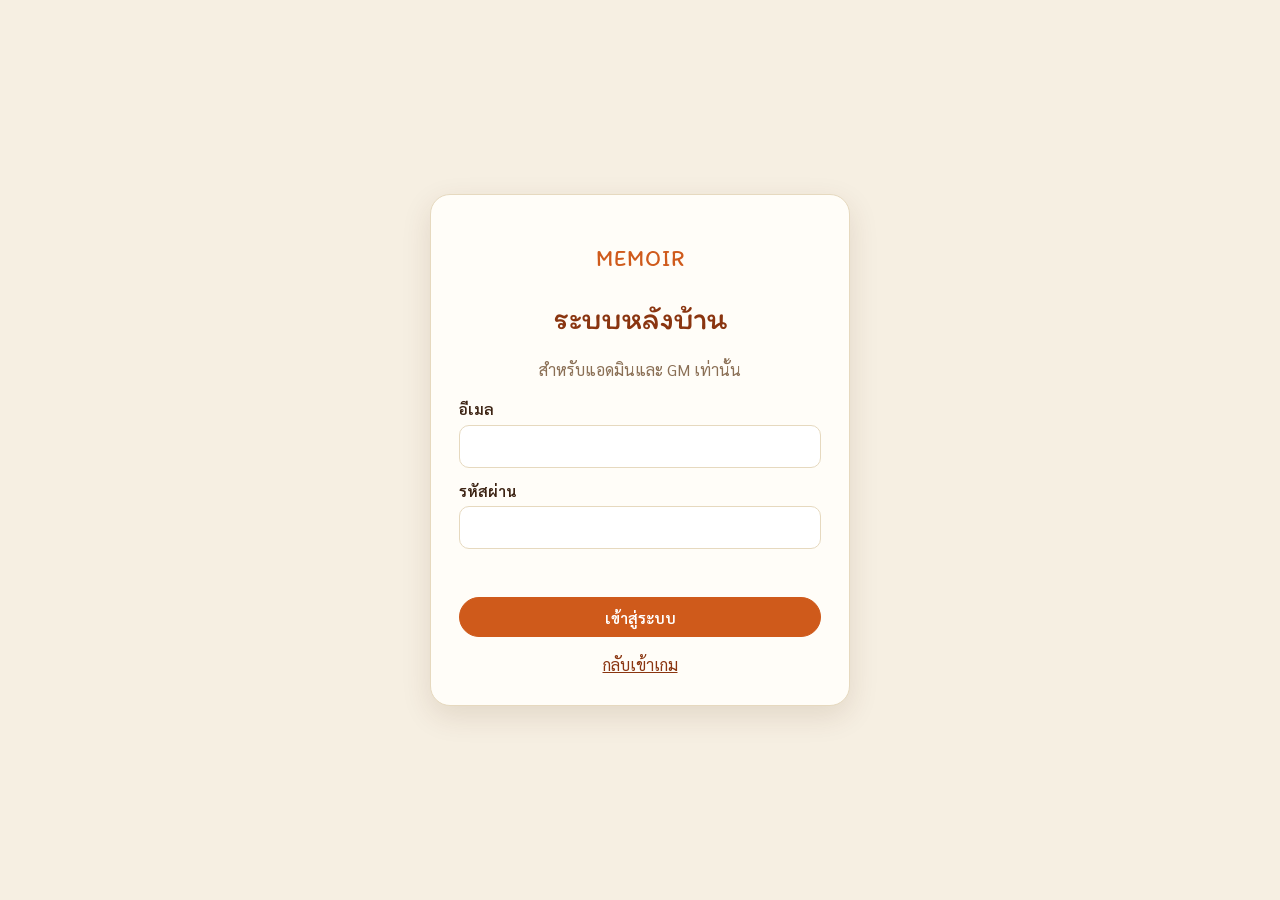
==== admin.html @ 745c7a24 "Back office (admin.html) with admin/GM roles, warnings, bans, contact-staff chat and audit log Co-Au" ====
<!doctype html>
<html lang="th">
<head>
  <meta charset="utf-8">
  <meta name="viewport" content="width=device-width, initial-scale=1">
  <meta name="robots" content="noindex, nofollow">
  <meta http-equiv="Cache-Control" content="no-cache">
  <title>MEMOIR · ระบบหลังบ้าน</title>
  <link rel="preconnect" href="https://fonts.googleapis.com">
  <link rel="preconnect" href="https://fonts.gstatic.com" crossorigin>
  <link rel="stylesheet" href="https://fonts.googleapis.com/css2?family=Itim&family=Sarabun:wght@400;600;700&display=swap">
  <link rel="stylesheet" href="css/admin.css?v=20261125c">
</head>
<body>
  <!-- Back office for staff (แอดมิน / GM). Not linked from the game except the staff-only button in the account menu. -->
  <div id="app"></div>
  <script src="js/userstore.js?v=20261125c"></script>
  <script src="js/admin.js?v=20261125c"></script>
</body>
</html>
---- css/admin.css ----
/* MEMOIR back office (admin.html) — plain, readable, works on a phone and a computer */
:root {
  --bg: #f6efe2; --panel: #fffdf8; --line: #e6d9bf; --ink: #3d2414; --soft: #8a6f55;
  --brand: #cf5a1b; --brand-dark: #8a3510; --good: #2e7d32; --bad: #c62828; --warn: #b26a00;
  --radius: 14px;
}
* { box-sizing: border-box; }
html, body { margin: 0; }
body { background: var(--bg); color: var(--ink); font: 16px/1.5 "Sarabun", system-ui, sans-serif; }
h1, h2, h3 { font-family: "Itim", "Sarabun", sans-serif; font-weight: 400; margin: 0 0 12px; color: var(--brand-dark); }
h2 { font-size: 24px; } h3 { font-size: 20px; }
h2 small, h3 small { font: 14px "Sarabun", sans-serif; color: var(--soft); margin-left: 6px; }
small { color: var(--soft); }
.brand { font: 22px "Itim", sans-serif; color: var(--brand); letter-spacing: 1px; }

/* buttons, tags */
.btn {
  display: inline-flex; align-items: center; justify-content: center; gap: 6px; min-height: 40px; padding: 8px 16px;
  border: 1px solid var(--line); border-radius: 999px; background: #fff; color: var(--ink);
  font: 600 15px "Sarabun", sans-serif; cursor: pointer; text-decoration: none; white-space: nowrap;
}
.btn:hover:not(:disabled) { border-color: var(--brand); }
.btn:disabled { opacity: 0.45; cursor: not-allowed; }
.btn.small { min-height: 34px; padding: 4px 12px; font-size: 14px; }
.btn.is-primary { background: var(--brand); border-color: var(--brand); color: #fff; }
.btn.is-primary:hover:not(:disabled) { background: var(--brand-dark); }
.btn.bad { background: var(--bad); border-color: var(--bad); color: #fff; }
.btn.warn { background: var(--warn); border-color: var(--warn); color: #fff; }
.tag { display: inline-block; margin: 2px 4px 2px 0; padding: 1px 10px; border-radius: 999px; background: #f1e6cf; color: var(--brand-dark); font-size: 13px; font-weight: 600; white-space: nowrap; }
.tag-staff { background: var(--brand-dark); color: #fff; }
.tag-bad { background: #fde3e1; color: var(--bad); }
.tag-warn { background: #fff0d6; color: var(--warn); }
.tag-good { background: #e3f3e4; color: var(--good); }
.tag-soft { background: #efe9df; color: var(--soft); }
.link { color: var(--brand-dark); }

/* gate (sign in) */
.gate { min-height: 100vh; display: grid; place-items: center; padding: 16px; }
.gate-card { width: min(420px, 100%); padding: 28px; border-radius: 20px; background: var(--panel); border: 1px solid var(--line); text-align: center; box-shadow: 0 10px 30px rgba(80, 40, 10, 0.12); }
.gate-msg { color: var(--soft); }
.gate-form { display: grid; gap: 12px; margin: 12px 0 16px; text-align: left; }
.gate-err { margin: 0; min-height: 1.5em; color: var(--bad); white-space: pre-line; }

/* shell */
.top { position: sticky; top: 0; z-index: 5; display: flex; flex-wrap: wrap; align-items: center; justify-content: space-between; gap: 8px 16px; padding: 10px 16px; background: var(--panel); border-bottom: 1px solid var(--line); }
.top-brand { display: flex; align-items: baseline; gap: 10px; }
.top-title { font: 20px "Itim", sans-serif; color: var(--brand-dark); }
.top-me { display: flex; flex-wrap: wrap; align-items: center; gap: 8px; }
.me-mail { font-size: 14px; color: var(--soft); word-break: break-all; }
.tabs { display: flex; gap: 4px; padding: 10px 16px 0; overflow-x: auto; border-bottom: 1px solid var(--line); background: var(--bg); }
.tabs button {
  position: relative; padding: 10px 16px; border: 0; border-bottom: 3px solid transparent; background: none; color: var(--soft);
  font: 600 16px "Sarabun", sans-serif; cursor: pointer; white-space: nowrap;
}
.tabs button[aria-selected="true"] { color: var(--brand-dark); border-bottom-color: var(--brand); }
.tab-badge { margin-left: 6px; padding: 0 7px; border-radius: 999px; background: var(--bad); color: #fff; font-size: 12px; }
.tab-badge[hidden] { display: none; }
.body { max-width: 1180px; margin: 0 auto; padding: 16px; display: grid; gap: 16px; }
.panel { padding: 18px; border-radius: var(--radius); background: var(--panel); border: 1px solid var(--line); min-width: 0; }
.panel-head { display: flex; flex-wrap: wrap; align-items: center; justify-content: space-between; gap: 10px; }
.panel-head h2 { margin: 0; }
.grid { display: grid; grid-template-columns: repeat(auto-fit, minmax(300px, 1fr)); gap: 16px; }
.note { margin: 12px 0 0; font-size: 14px; color: var(--soft); }
.empty { color: var(--soft); text-align: center; padding: 20px 0; margin: 0; }
.banner { margin: 12px 0 0; padding: 10px 14px; border-radius: 10px; background: #f1e6cf; }
.banner.bad { background: #fde3e1; color: var(--bad); font-weight: 600; }
.back { justify-self: start; }

/* inputs */
input, select, textarea {
  width: 100%; padding: 10px 12px; border: 1px solid var(--line); border-radius: 10px; background: #fff; color: var(--ink);
  font: 16px "Sarabun", sans-serif;
}
input:focus, select:focus, textarea:focus { outline: 2px solid var(--brand); outline-offset: 1px; border-color: transparent; }
input:disabled, select:disabled, textarea:disabled { background: #f4efe6; color: var(--soft); }
label { display: grid; gap: 4px; font-weight: 600; font-size: 15px; }
label small { font-weight: 400; }
.form { display: grid; gap: 12px; }
.form.row { grid-template-columns: 1fr auto; align-items: center; }
.search { max-width: 320px; }
.chips { display: flex; flex-wrap: wrap; gap: 6px; margin: 12px 0; }
.chip { padding: 6px 14px; border: 1px solid var(--line); border-radius: 999px; background: #fff; font: 600 14px "Sarabun", sans-serif; color: var(--soft); cursor: pointer; }
.chip.is-on { background: var(--brand); border-color: var(--brand); color: #fff; }
.stepper { display: grid; gap: 6px; }
.stepper-label { font-weight: 600; font-size: 15px; }
.stepper-row { display: flex; align-items: center; gap: 6px; }
.stepper-row input { width: 90px; flex: none; text-align: center; font-weight: 700; }

/* tables */
.table-wrap { overflow-x: auto; }
.table { width: 100%; border-collapse: collapse; font-size: 15px; }
.table th { text-align: left; padding: 8px 10px; border-bottom: 2px solid var(--line); color: var(--soft); font-weight: 600; white-space: nowrap; }
.table td { padding: 10px; border-bottom: 1px solid var(--line); vertical-align: top; }
.table .num { text-align: right; font-variant-numeric: tabular-nums; }
.table tr[data-email] { cursor: pointer; }
.table tr[data-email]:hover, .table tr[data-email]:focus { background: #fbf3e3; outline: none; }

/* one account */
.who { display: flex; flex-wrap: wrap; justify-content: space-between; gap: 16px; }
.who h2 { margin: 0; }
.mail { margin: 2px 0 6px; color: var(--soft); word-break: break-all; }
.facts { display: grid; grid-template-columns: repeat(3, auto); gap: 4px 24px; margin: 0; }
.facts dt { font-size: 13px; color: var(--soft); }
.facts dd { margin: 0; font-weight: 600; }
.mini-list { list-style: none; margin: 14px 0 0; padding: 0; display: grid; gap: 8px; }
.mini-list li { padding: 8px 12px; border-radius: 10px; background: #fff7e8; border: 1px solid var(--line); }
.mini-list p { margin: 0; }

/* messages */
.support { display: grid; grid-template-columns: minmax(220px, 320px) 1fr; gap: 16px; padding: 0; overflow: hidden; }
.threads { padding: 16px; border-right: 1px solid var(--line); display: grid; align-content: start; gap: 6px; max-height: 70vh; overflow-y: auto; }
.threads h2 { font-size: 20px; }
.thread { display: grid; gap: 2px; text-align: left; padding: 10px 12px; border: 1px solid var(--line); border-radius: 10px; background: #fff; cursor: pointer; font: 15px "Sarabun", sans-serif; color: var(--ink); }
.thread b { word-break: break-all; }
.thread.is-on { border-color: var(--brand); background: #fff3e6; }
.convo { padding: 16px 16px 16px 0; display: grid; grid-template-rows: auto 1fr auto; gap: 10px; min-height: 420px; min-width: 0; }
.convo h3 { word-break: break-all; }
.msgs { display: flex; flex-direction: column; gap: 8px; overflow-y: auto; max-height: 55vh; padding: 10px; border-radius: 12px; background: #f6efe2; }
.msg { max-width: 80%; padding: 8px 12px; border-radius: 12px; background: #fff; }
.msg.is-staff { align-self: flex-end; background: var(--brand); color: #fff; }
.msg.is-staff small { color: #ffe6d6; }
.msg p { margin: 0; white-space: pre-wrap; word-break: break-word; }
.reply { display: flex; gap: 8px; }

.toast { position: fixed; left: 50%; bottom: 24px; translate: -50% 0; z-index: 20; max-width: calc(100% - 32px); padding: 12px 20px; border-radius: 12px; background: var(--ink); color: #fff; font-weight: 600; box-shadow: 0 8px 24px rgba(0, 0, 0, 0.25); }
.toast.is-bad { background: var(--bad); }
.toast[hidden] { display: none; }

@media (max-width: 720px) {
  .support { grid-template-columns: 1fr; }
  .threads { border-right: 0; border-bottom: 1px solid var(--line); max-height: 40vh; }
  .convo { padding: 0 16px 16px; }
  .facts { grid-template-columns: 1fr 1fr; }
  .form.row { grid-template-columns: 1fr; }
  .search { max-width: none; }
  .stepper-row input { width: 70px; }
}
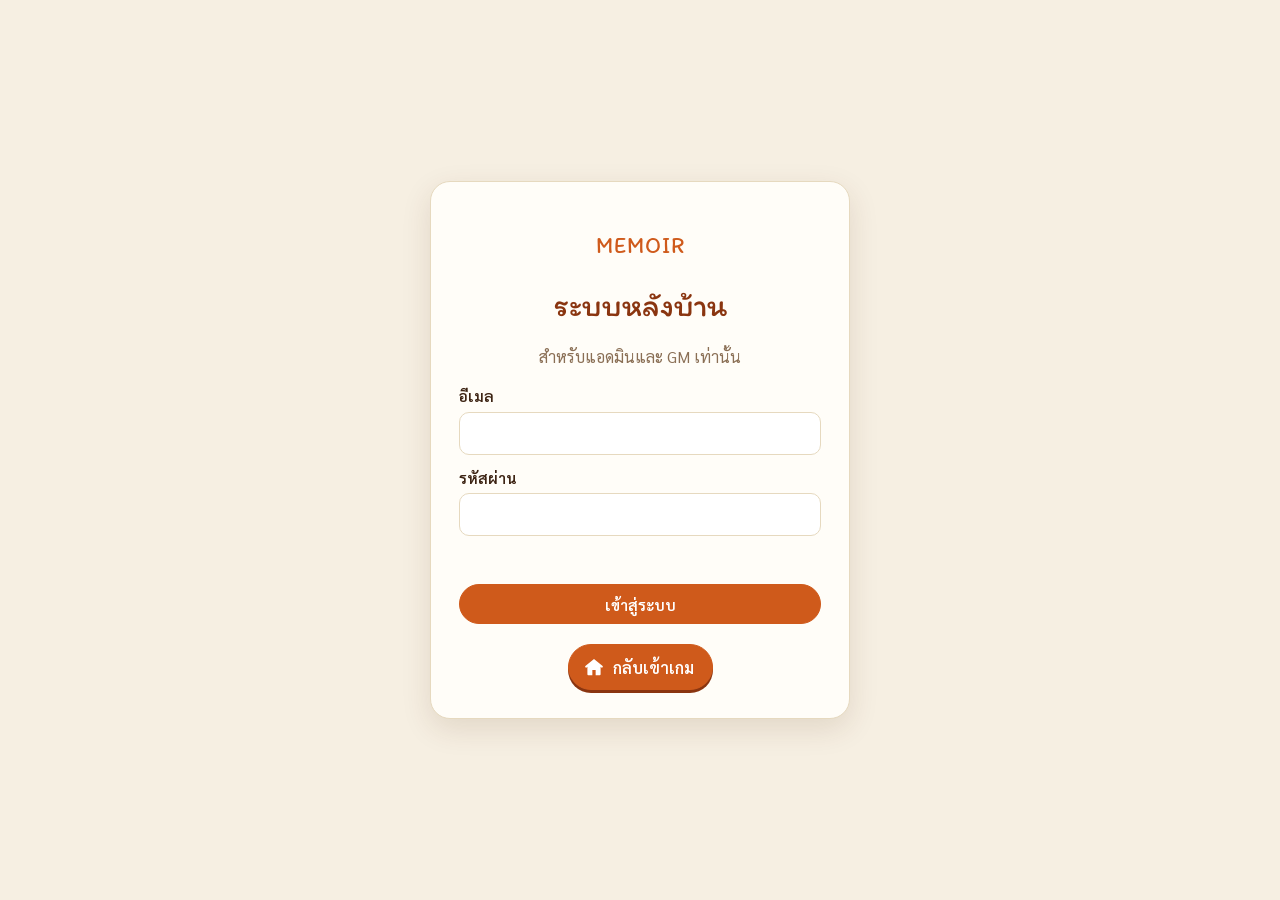
==== commit 223a7467: "Back office: big orange back-to-game button at the top left Co-Authored-By: Claude Opus 5.5 <noreply" ====
--- a/admin.html
+++ b/admin.html
@@ -9,12 +9,12 @@
   <link rel="preconnect" href="https://fonts.googleapis.com">
   <link rel="preconnect" href="https://fonts.gstatic.com" crossorigin>
   <link rel="stylesheet" href="https://fonts.googleapis.com/css2?family=Itim&family=Sarabun:wght@400;600;700&display=swap">
-  <link rel="stylesheet" href="css/admin.css?v=20261125c">
+  <link rel="stylesheet" href="css/admin.css?v=20261125d">
 </head>
 <body>
   <!-- Back office for staff (แอดมิน / GM). Not linked from the game except the staff-only button in the account menu. -->
   <div id="app"></div>
-  <script src="js/userstore.js?v=20261125c"></script>
-  <script src="js/admin.js?v=20261125c"></script>
+  <script src="js/userstore.js?v=20261125d"></script>
+  <script src="js/admin.js?v=20261125d"></script>
 </body>
 </html>
--- a/css/admin.css
+++ b/css/admin.css
@@ -43,7 +43,16 @@
 
 /* shell */
 .top { position: sticky; top: 0; z-index: 5; display: flex; flex-wrap: wrap; align-items: center; justify-content: space-between; gap: 8px 16px; padding: 10px 16px; background: var(--panel); border-bottom: 1px solid var(--line); }
-.top-brand { display: flex; align-items: baseline; gap: 10px; }
+.top-brand { display: flex; align-items: center; gap: 12px; }
+/* big orange "กลับเข้าเกม" with a house, always first at the top left */
+.home-btn {
+  min-height: 46px; padding: 8px 18px 8px 14px; gap: 8px;
+  background: var(--brand); border-color: var(--brand); color: #fff; font-size: 16px;
+  box-shadow: 0 3px 0 var(--brand-dark);
+}
+.home-btn:hover:not(:disabled) { background: var(--brand-dark); border-color: var(--brand-dark); }
+.home-btn:active { transform: translateY(2px); box-shadow: 0 1px 0 var(--brand-dark); }
+.gate-home { margin-top: 4px; }
 .top-title { font: 20px "Itim", sans-serif; color: var(--brand-dark); }
 .top-me { display: flex; flex-wrap: wrap; align-items: center; gap: 8px; }
 .me-mail { font-size: 14px; color: var(--soft); word-break: break-all; }
